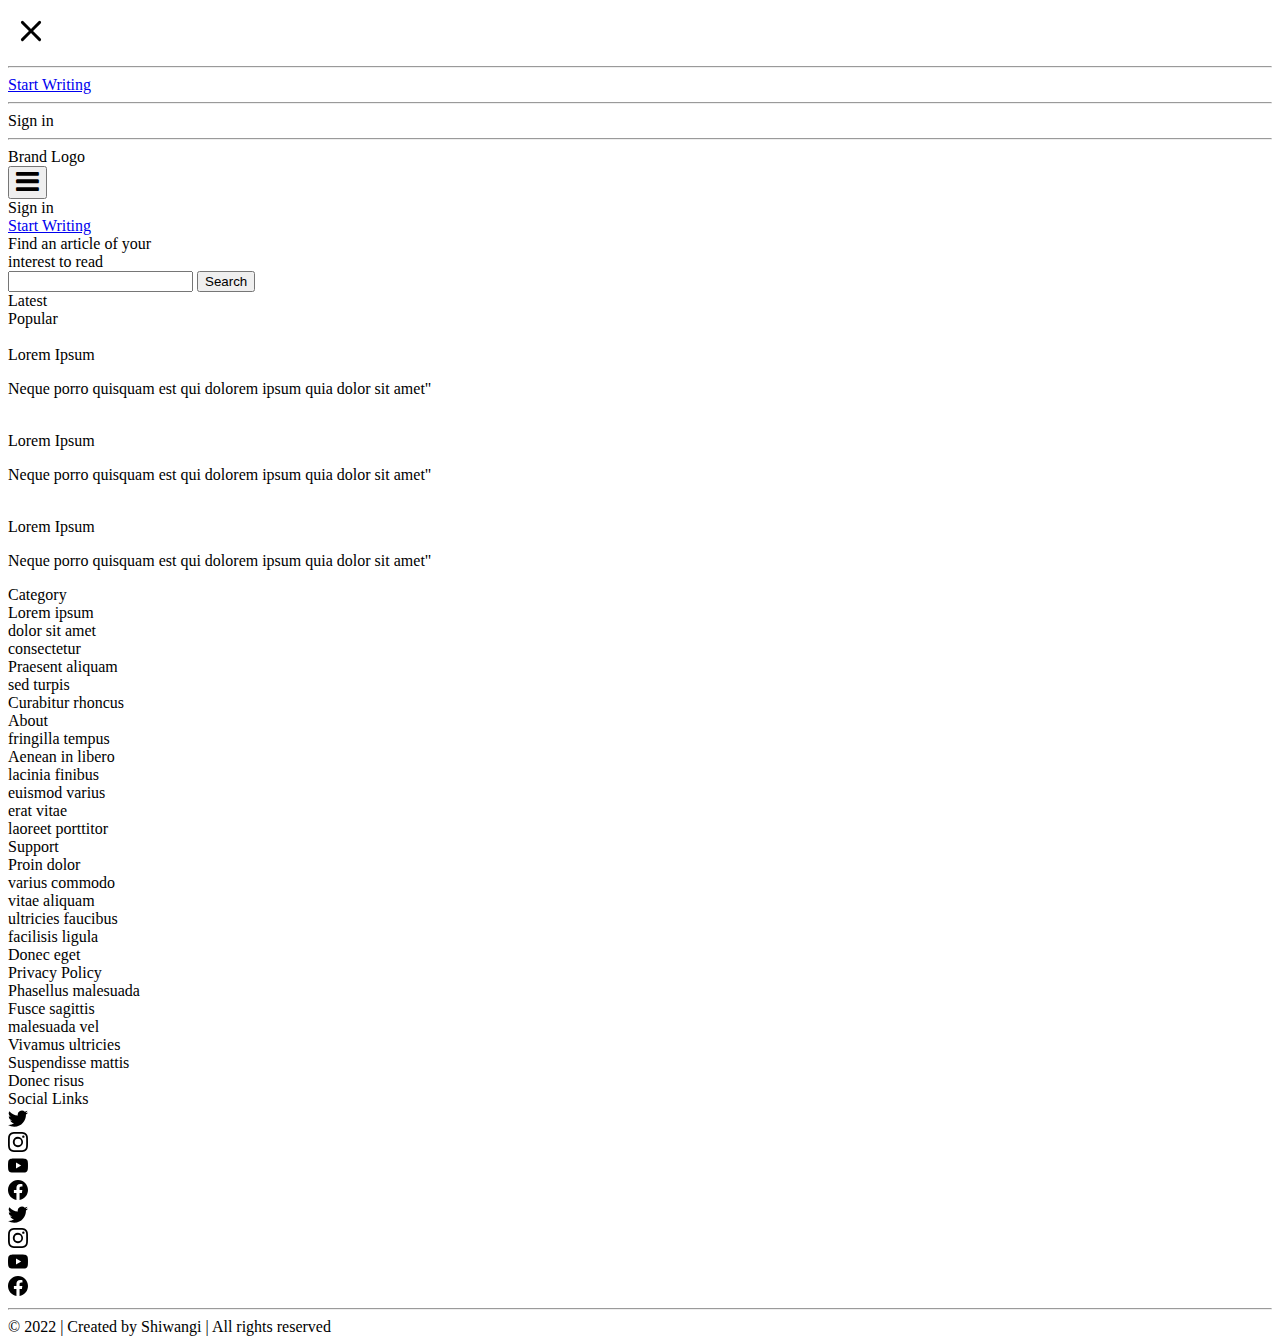
==== index.html @ 1183a468 "Added index.html" ====
<!DOCTYPE html>
<html lang="en">
  <head>
    <meta charset="UTF-8" />
    <meta http-equiv="X-UA-Compatible" content="IE=edge" />
    <meta name="viewport" content="width=device-width, initial-scale=1.0" />
    <link
      rel="stylesheet"
      href="https://cdnjs.cloudflare.com/ajax/libs/font-awesome/4.7.0/css/font-awesome.min.css"
    />
    <link rel="stylesheet" href="./assets/css/blog.css" />
    <title>Document</title>
  </head>
  <body>
    <!--sidebar starts-->
    <div class="sidebar visibility">
      <div class="cross-icon">
        <svg
          xmlns="http://www.w3.org/2000/svg"
          width="46"
          height="46"
          fill="currentColor"
          class="bi bi-x"
          viewBox="0 0 16 16">
          <path
            d="M4.646 4.646a.5.5 0 0 1 .708 0L8 7.293l2.646-2.647a.5.5 0 0 1 .708.708L8.707 8l2.647 2.646a.5.5 0 0 1-.708.708L8 8.707l-2.646 2.647a.5.5 0 0 1-.708-.708L7.293 8 4.646 5.354a.5.5 0 0 1 0-.708z"
          />
        </svg>
      </div>
      <div class="sidebar-container">
        <hr />
        <div class="sidebar-container-item"><a href="blog.html" target="_blank" rel="noopener noreferrer"> Start Writing </a></div>
        <hr />
        <div class="sidebar-container-item">Sign in</div>
        <hr />
      </div>
    </div>
    <!--sidebar ends-->
    <div class="root">
    <section class="front">
      <!--Header section starts here-->
      <header class="header-section">
        <!--navbar starts here-->
        <nav class="navbar">
          <div class="brand">Brand Logo</div>
          <div class="nav-btn">
            <button>
              <i class="fa fa-bars fa-2x" aria-hidden="true"></i>
            </button>
          </div>
          <div class="login-credentials">
            <div class="sign-in">Sign in</div>
            <div class="write">
              <a href="blog.html" target="_blank" rel="noopener noreferrer">
                Start Writing
              </a>
            </div>
          </div>
        </nav>
        <!--navbar ends here-->
      </header>
      <!--Header section ends here-->
      <!--search section starts here-->
      <section class="search-section">
        <div class="search-box-container">
          <div class="header-title">
            Find an article of your <br />
            interest to read
          </div>
          <div class="search-box">
            <input type="text" id="search-input" />
            <input type="button" value="Search" id="search-btn" />
          </div>
        </div>
      </section>
      <!--search section ends here-->
    </section>

    <!--main starts-->
    <section class="main">
      <div class="main-title-container">
        <div class="main-item">
          <div class="latest">Latest</div>
          <div class="popular">Popular</div>
        </div>
      </div>
      <div class="news">
        <div class="cards">
          <div class="card">
            <div class="card-image-container">
              <img src="./assets/Images/image2.jpg" alt="" id="card-image" />
            </div>
            <div class="card-details">
              <span class="card-title">Lorem Ipsum</span>
              <p>
                Neque porro quisquam est qui dolorem ipsum quia dolor sit amet"
              </p>
            </div>
          </div>
          <div class="card">
            <div class="card-image-container">
              <img src="./assets/Images/image3.jpg" alt="" id="card-image" />
            </div>
            <div class="card-details">
              <span class="card-title">Lorem Ipsum</span>
              <p>
                Neque porro quisquam est qui dolorem ipsum quia dolor sit amet"
              </p>
            </div>
          </div>
          <div class="card">
            <div class="card-image-container">
              <img src="./assets/Images/image1.jpg" alt="" id="card-image" />
            </div>
            <div class="card-details">
              <span class="card-title">Lorem Ipsum</span>
              <p>
                Neque porro quisquam est qui dolorem ipsum quia dolor sit amet"
              </p>
            </div>
          </div>
        </div>
      </div>
    </section>
    <!--main ends here-->
    <!--footer starts here-->
    <footer class="footer-section">
      <div class="footer-items">
        <div class="category-container">
          <span class="category-title"> Category </span>
          <br />
          <div class="category-items">
            Lorem ipsum
            <br />
            dolor sit amet
            <br />
            consectetur
            <br />
            Praesent aliquam
            <br />
            sed turpis
            <br />
            Curabitur rhoncus
            <br />
          </div>
        </div>
        <div class="category-container">
          <span class="category-title"> About </span>
          <br />
          <div class="category-items">
            fringilla tempus
            <br />
            Aenean in libero
            <br />
            lacinia finibus
            <br />
            euismod varius
            <br />
            erat vitae
            <br />
            laoreet porttitor
            <br />
          </div>
        </div>
        <div class="category-container">
          <span class="category-title"> Support </span>
          <br />
          <div class="category-items">
            Proin dolor
            <br />
            varius commodo
            <br />
            vitae aliquam
            <br />
            ultricies faucibus
            <br />
            facilisis ligula
            <br />
            Donec eget
            <br />
          </div>
        </div>
        <div class="category-container">
          <span class="category-title"> Privacy Policy </span>
          <br />
          <div class="category-items">
            Phasellus malesuada
            <br />
            Fusce sagittis
            <br />
            malesuada vel
            <br />
            Vivamus ultricies
            <br />
            Suspendisse mattis
            <br />
            Donec risus
            <br />
          </div>
        </div>
        <div class="category-container-social">
          <span class="category-title"> Social Links </span>
          <br />
          <div class="icons">
            <div>
              <div class="icon-container">
                <svg
                  xmlns="http://www.w3.org/2000/svg"
                  width="20"
                  height="20"
                  fill="currentColor"
                  class="bi bi-twitter"
                  viewBox="0 0 16 16"
                >
                  <path
                    d="M5.026 15c6.038 0 9.341-5.003 9.341-9.334 0-.14 0-.282-.006-.422A6.685 6.685 0 0 0 16 3.542a6.658 6.658 0 0 1-1.889.518 3.301 3.301 0 0 0 1.447-1.817 6.533 6.533 0 0 1-2.087.793A3.286 3.286 0 0 0 7.875 6.03a9.325 9.325 0 0 1-6.767-3.429 3.289 3.289 0 0 0 1.018 4.382A3.323 3.323 0 0 1 .64 6.575v.045a3.288 3.288 0 0 0 2.632 3.218 3.203 3.203 0 0 1-.865.115 3.23 3.23 0 0 1-.614-.057 3.283 3.283 0 0 0 3.067 2.277A6.588 6.588 0 0 1 .78 13.58a6.32 6.32 0 0 1-.78-.045A9.344 9.344 0 0 0 5.026 15z"
                  />
                </svg>
              </div>
              <div class="icon-container">
                <svg
                  xmlns="http://www.w3.org/2000/svg"
                  width="20"
                  height="20"
                  fill="currentColor"
                  class="bi bi-instagram"
                  viewBox="0 0 16 16"
                >
                  <path
                    d="M8 0C5.829 0 5.556.01 4.703.048 3.85.088 3.269.222 2.76.42a3.917 3.917 0 0 0-1.417.923A3.927 3.927 0 0 0 .42 2.76C.222 3.268.087 3.85.048 4.7.01 5.555 0 5.827 0 8.001c0 2.172.01 2.444.048 3.297.04.852.174 1.433.372 1.942.205.526.478.972.923 1.417.444.445.89.719 1.416.923.51.198 1.09.333 1.942.372C5.555 15.99 5.827 16 8 16s2.444-.01 3.298-.048c.851-.04 1.434-.174 1.943-.372a3.916 3.916 0 0 0 1.416-.923c.445-.445.718-.891.923-1.417.197-.509.332-1.09.372-1.942C15.99 10.445 16 10.173 16 8s-.01-2.445-.048-3.299c-.04-.851-.175-1.433-.372-1.941a3.926 3.926 0 0 0-.923-1.417A3.911 3.911 0 0 0 13.24.42c-.51-.198-1.092-.333-1.943-.372C10.443.01 10.172 0 7.998 0h.003zm-.717 1.442h.718c2.136 0 2.389.007 3.232.046.78.035 1.204.166 1.486.275.373.145.64.319.92.599.28.28.453.546.598.92.11.281.24.705.275 1.485.039.843.047 1.096.047 3.231s-.008 2.389-.047 3.232c-.035.78-.166 1.203-.275 1.485a2.47 2.47 0 0 1-.599.919c-.28.28-.546.453-.92.598-.28.11-.704.24-1.485.276-.843.038-1.096.047-3.232.047s-2.39-.009-3.233-.047c-.78-.036-1.203-.166-1.485-.276a2.478 2.478 0 0 1-.92-.598 2.48 2.48 0 0 1-.6-.92c-.109-.281-.24-.705-.275-1.485-.038-.843-.046-1.096-.046-3.233 0-2.136.008-2.388.046-3.231.036-.78.166-1.204.276-1.486.145-.373.319-.64.599-.92.28-.28.546-.453.92-.598.282-.11.705-.24 1.485-.276.738-.034 1.024-.044 2.515-.045v.002zm4.988 1.328a.96.96 0 1 0 0 1.92.96.96 0 0 0 0-1.92zm-4.27 1.122a4.109 4.109 0 1 0 0 8.217 4.109 4.109 0 0 0 0-8.217zm0 1.441a2.667 2.667 0 1 1 0 5.334 2.667 2.667 0 0 1 0-5.334z"
                  />
                </svg>
              </div>
            </div>
            <div>
              <div class="icon-container">
                <svg
                  xmlns="http://www.w3.org/2000/svg"
                  width="20"
                  height="20"
                  fill="currentColor"
                  class="bi bi-youtube"
                  viewBox="0 0 16 16"
                >
                  <path
                    d="M8.051 1.999h.089c.822.003 4.987.033 6.11.335a2.01 2.01 0 0 1 1.415 1.42c.101.38.172.883.22 1.402l.01.104.022.26.008.104c.065.914.073 1.77.074 1.957v.075c-.001.194-.01 1.108-.082 2.06l-.008.105-.009.104c-.05.572-.124 1.14-.235 1.558a2.007 2.007 0 0 1-1.415 1.42c-1.16.312-5.569.334-6.18.335h-.142c-.309 0-1.587-.006-2.927-.052l-.17-.006-.087-.004-.171-.007-.171-.007c-1.11-.049-2.167-.128-2.654-.26a2.007 2.007 0 0 1-1.415-1.419c-.111-.417-.185-.986-.235-1.558L.09 9.82l-.008-.104A31.4 31.4 0 0 1 0 7.68v-.123c.002-.215.01-.958.064-1.778l.007-.103.003-.052.008-.104.022-.26.01-.104c.048-.519.119-1.023.22-1.402a2.007 2.007 0 0 1 1.415-1.42c.487-.13 1.544-.21 2.654-.26l.17-.007.172-.006.086-.003.171-.007A99.788 99.788 0 0 1 7.858 2h.193zM6.4 5.209v4.818l4.157-2.408L6.4 5.209z"
                  />
                </svg>
              </div>
              <div class="icon-container">
                <svg
                  xmlns="http://www.w3.org/2000/svg"
                  width="20"
                  height="20"
                  fill="currentColor"
                  class="bi bi-facebook"
                  viewBox="0 0 16 16"
                >
                  <path
                    d="M16 8.049c0-4.446-3.582-8.05-8-8.05C3.58 0-.002 3.603-.002 8.05c0 4.017 2.926 7.347 6.75 7.951v-5.625h-2.03V8.05H6.75V6.275c0-2.017 1.195-3.131 3.022-3.131.876 0 1.791.157 1.791.157v1.98h-1.009c-.993 0-1.303.621-1.303 1.258v1.51h2.218l-.354 2.326H9.25V16c3.824-.604 6.75-3.934 6.75-7.951z"
                  />
                </svg>
              </div>
            </div>
          </div>
        </div>
      </div>
      <!--medium device soical links container-->
      <div class="social-links-med">
        <div class="icon-container">
          <svg
            xmlns="http://www.w3.org/2000/svg"
            width="20"
            height="20"
            fill="currentColor"
            class="bi bi-twitter"
            viewBox="0 0 16 16"
          >
            <path
              d="M5.026 15c6.038 0 9.341-5.003 9.341-9.334 0-.14 0-.282-.006-.422A6.685 6.685 0 0 0 16 3.542a6.658 6.658 0 0 1-1.889.518 3.301 3.301 0 0 0 1.447-1.817 6.533 6.533 0 0 1-2.087.793A3.286 3.286 0 0 0 7.875 6.03a9.325 9.325 0 0 1-6.767-3.429 3.289 3.289 0 0 0 1.018 4.382A3.323 3.323 0 0 1 .64 6.575v.045a3.288 3.288 0 0 0 2.632 3.218 3.203 3.203 0 0 1-.865.115 3.23 3.23 0 0 1-.614-.057 3.283 3.283 0 0 0 3.067 2.277A6.588 6.588 0 0 1 .78 13.58a6.32 6.32 0 0 1-.78-.045A9.344 9.344 0 0 0 5.026 15z"
            />
          </svg>
        </div>
        <div class="icon-container">
          <svg
            xmlns="http://www.w3.org/2000/svg"
            width="20"
            height="20"
            fill="currentColor"
            class="bi bi-instagram"
            viewBox="0 0 16 16"
          >
            <path
              d="M8 0C5.829 0 5.556.01 4.703.048 3.85.088 3.269.222 2.76.42a3.917 3.917 0 0 0-1.417.923A3.927 3.927 0 0 0 .42 2.76C.222 3.268.087 3.85.048 4.7.01 5.555 0 5.827 0 8.001c0 2.172.01 2.444.048 3.297.04.852.174 1.433.372 1.942.205.526.478.972.923 1.417.444.445.89.719 1.416.923.51.198 1.09.333 1.942.372C5.555 15.99 5.827 16 8 16s2.444-.01 3.298-.048c.851-.04 1.434-.174 1.943-.372a3.916 3.916 0 0 0 1.416-.923c.445-.445.718-.891.923-1.417.197-.509.332-1.09.372-1.942C15.99 10.445 16 10.173 16 8s-.01-2.445-.048-3.299c-.04-.851-.175-1.433-.372-1.941a3.926 3.926 0 0 0-.923-1.417A3.911 3.911 0 0 0 13.24.42c-.51-.198-1.092-.333-1.943-.372C10.443.01 10.172 0 7.998 0h.003zm-.717 1.442h.718c2.136 0 2.389.007 3.232.046.78.035 1.204.166 1.486.275.373.145.64.319.92.599.28.28.453.546.598.92.11.281.24.705.275 1.485.039.843.047 1.096.047 3.231s-.008 2.389-.047 3.232c-.035.78-.166 1.203-.275 1.485a2.47 2.47 0 0 1-.599.919c-.28.28-.546.453-.92.598-.28.11-.704.24-1.485.276-.843.038-1.096.047-3.232.047s-2.39-.009-3.233-.047c-.78-.036-1.203-.166-1.485-.276a2.478 2.478 0 0 1-.92-.598 2.48 2.48 0 0 1-.6-.92c-.109-.281-.24-.705-.275-1.485-.038-.843-.046-1.096-.046-3.233 0-2.136.008-2.388.046-3.231.036-.78.166-1.204.276-1.486.145-.373.319-.64.599-.92.28-.28.546-.453.92-.598.282-.11.705-.24 1.485-.276.738-.034 1.024-.044 2.515-.045v.002zm4.988 1.328a.96.96 0 1 0 0 1.92.96.96 0 0 0 0-1.92zm-4.27 1.122a4.109 4.109 0 1 0 0 8.217 4.109 4.109 0 0 0 0-8.217zm0 1.441a2.667 2.667 0 1 1 0 5.334 2.667 2.667 0 0 1 0-5.334z"
            />
          </svg>
        </div>

        <div class="icon-container">
          <svg
            xmlns="http://www.w3.org/2000/svg"
            width="20"
            height="20"
            fill="currentColor"
            class="bi bi-youtube"
            viewBox="0 0 16 16"
          >
            <path
              d="M8.051 1.999h.089c.822.003 4.987.033 6.11.335a2.01 2.01 0 0 1 1.415 1.42c.101.38.172.883.22 1.402l.01.104.022.26.008.104c.065.914.073 1.77.074 1.957v.075c-.001.194-.01 1.108-.082 2.06l-.008.105-.009.104c-.05.572-.124 1.14-.235 1.558a2.007 2.007 0 0 1-1.415 1.42c-1.16.312-5.569.334-6.18.335h-.142c-.309 0-1.587-.006-2.927-.052l-.17-.006-.087-.004-.171-.007-.171-.007c-1.11-.049-2.167-.128-2.654-.26a2.007 2.007 0 0 1-1.415-1.419c-.111-.417-.185-.986-.235-1.558L.09 9.82l-.008-.104A31.4 31.4 0 0 1 0 7.68v-.123c.002-.215.01-.958.064-1.778l.007-.103.003-.052.008-.104.022-.26.01-.104c.048-.519.119-1.023.22-1.402a2.007 2.007 0 0 1 1.415-1.42c.487-.13 1.544-.21 2.654-.26l.17-.007.172-.006.086-.003.171-.007A99.788 99.788 0 0 1 7.858 2h.193zM6.4 5.209v4.818l4.157-2.408L6.4 5.209z"
            />
          </svg>
        </div>
        <div class="icon-container">
          <svg
            xmlns="http://www.w3.org/2000/svg"
            width="20"
            height="20"
            fill="currentColor"
            class="bi bi-facebook"
            viewBox="0 0 16 16"
          >
            <path
              d="M16 8.049c0-4.446-3.582-8.05-8-8.05C3.58 0-.002 3.603-.002 8.05c0 4.017 2.926 7.347 6.75 7.951v-5.625h-2.03V8.05H6.75V6.275c0-2.017 1.195-3.131 3.022-3.131.876 0 1.791.157 1.791.157v1.98h-1.009c-.993 0-1.303.621-1.303 1.258v1.51h2.218l-.354 2.326H9.25V16c3.824-.604 6.75-3.934 6.75-7.951z"
            />
          </svg>
        </div>
      </div>
      <!--medium device soical links container-->
      <hr />
      <div class="copyright">
        &#169; 2022 | Created by Shiwangi | All rights reserved
      </div>
    </footer>
  </div>
    <!--footer ends here-->
    <script src="./assets/js/blog.js"></script>
  </body>
</html>
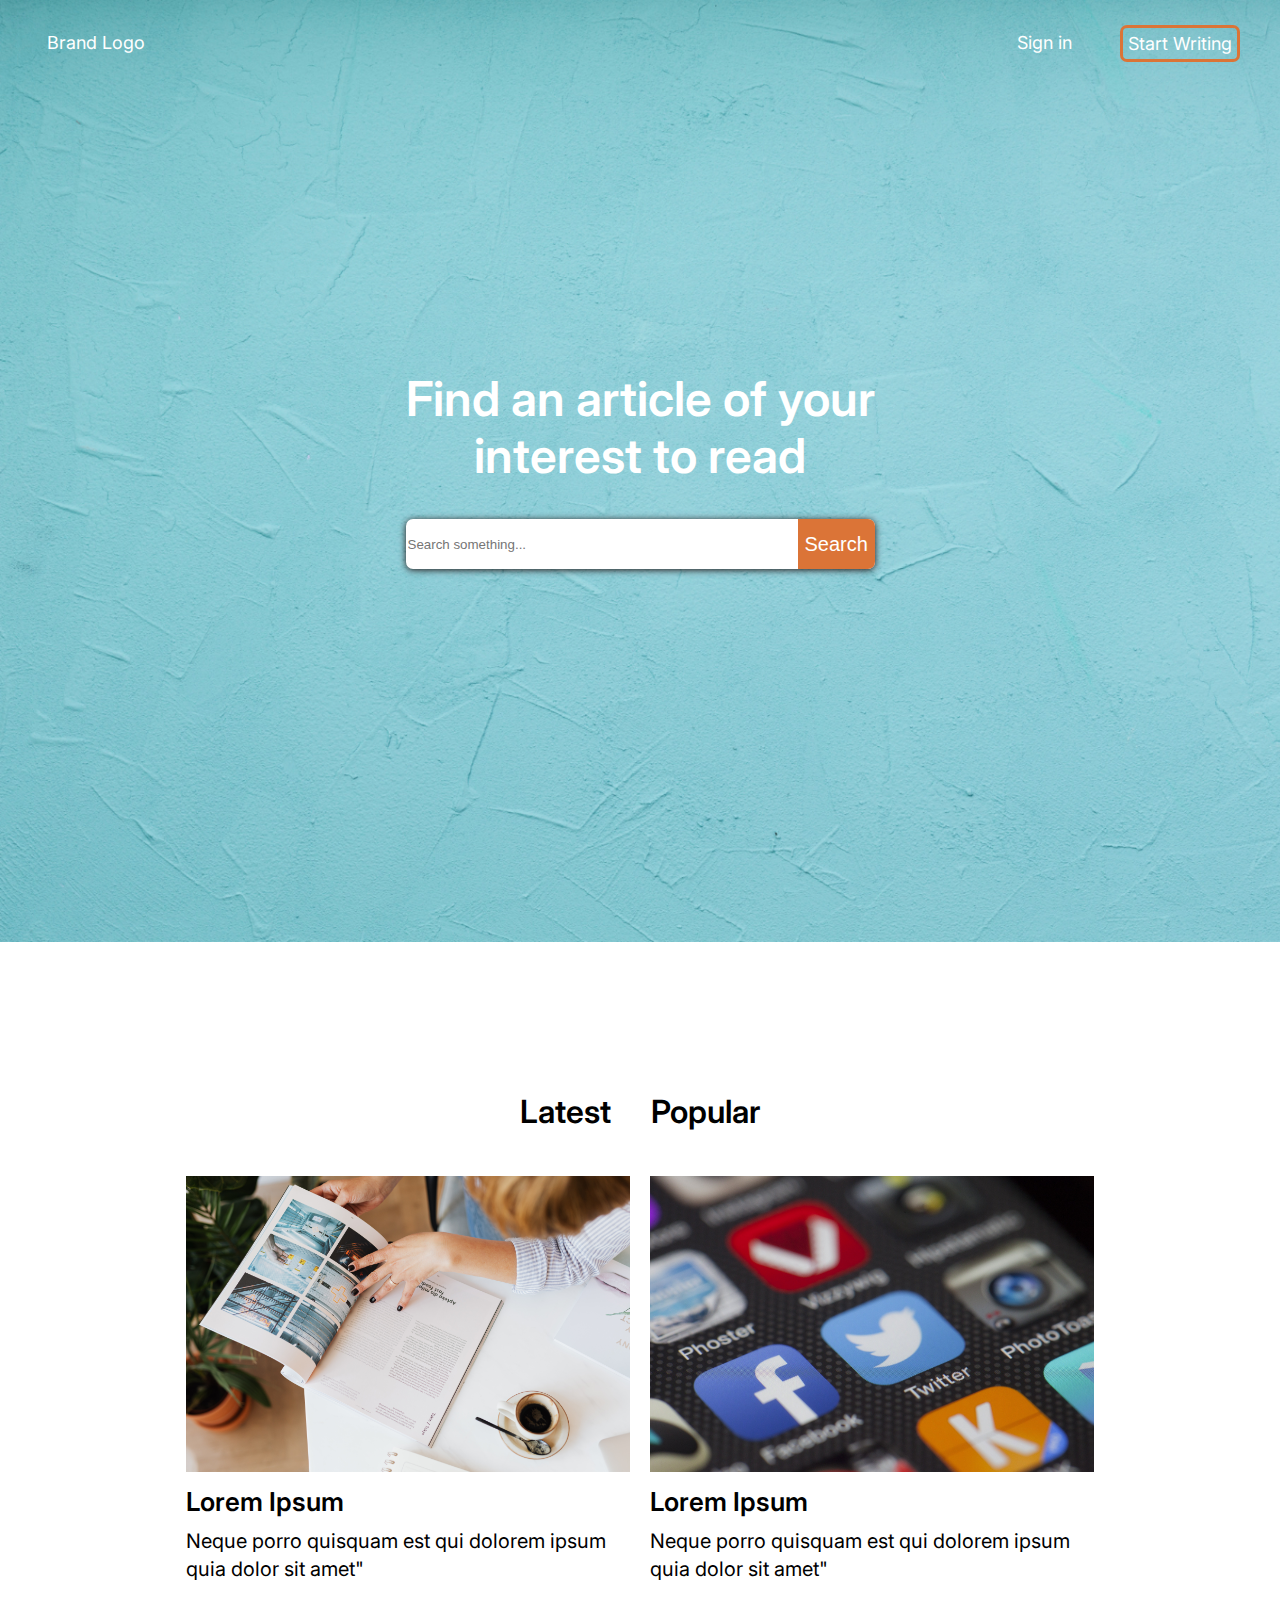
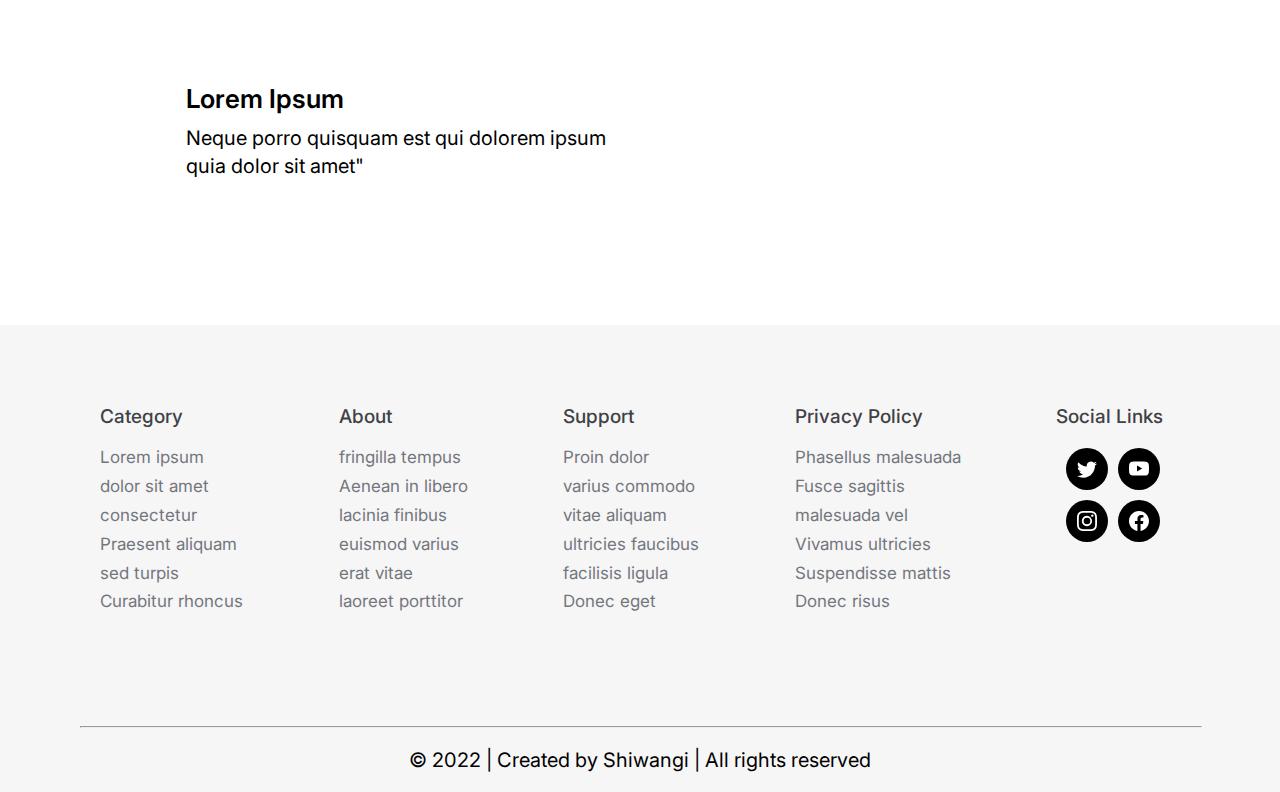
==== commit 97a1f2fe: "Update index.html" ====
--- a/index.html
+++ b/index.html
@@ -68,7 +68,7 @@
             interest to read
           </div>
           <div class="search-box">
-            <input type="text" id="search-input" />
+            <input type="text" id="search-input" placeholder="Search something..."/>
             <input type="button" value="Search" id="search-btn" />
           </div>
         </div>
--- a/assets/css/blog.css
+++ b/assets/css/blog.css
@@ -0,0 +1,321 @@
+@import url('https://fonts.googleapis.com/css2?family=Inter:wght@300;400;500;600;700&display=swap');
+
+body{
+    margin: 0;
+    color: white;
+    font-family: Inter, sans-sarif;
+}
+.front{
+    background-image: url(../Images/blue-wall-texture-medium.jpg);
+    background-size: cover;
+    background-repeat: no-repeat;
+}
+.header-section{
+    /* background-color: #64312F; */
+    padding: 15px 25px;
+    font-size: 18px;
+}
+.navbar{
+    display: flex;
+    justify-content: space-between;
+    padding: 10px 15px;
+
+}
+.login-credentials{
+    display: flex;
+    width: 230px;
+    justify-content: space-between;
+}
+.nav-btn {
+    display: flex;
+    justify-content: center;
+    align-items: center;
+    padding: 5px;
+    padding-right: 20px;
+}
+button {
+    background: transparent;
+    border: none;
+    color: white;
+}
+a{
+    text-decoration: none;
+    color: white;
+}
+.brand{
+    padding: 7px;
+}
+.sign-in{
+    padding: 7px;
+}
+.write {
+    border: 3px solid #DB7437;
+    padding: 5px;
+    border-radius: 7px;
+}
+.search-section{
+    /* background-color: #64312F; */
+    display: flex;
+    justify-content: center;
+    align-items: center;
+    height: 95vh;
+}
+.search-box-container {
+    margin-bottom: 90px;
+}
+.header-title {
+    font-size: 48px;
+    line-height: 57px;
+    margin-bottom: 35px;
+    text-align: center;
+    font-weight: 600;
+}
+.search-box {
+    background-color: white;
+    border-radius: 7px;
+    display: flex;
+    align-items: center;
+    justify-content: space-between;
+    box-shadow: 0px 1px 7px 0px #201414;
+}
+input#search-input {
+    height: 48px;
+    border: none;
+    background: transparent;
+    border-radius: 7px;
+    width: 100%;
+}
+#search-input:focus{
+    outline: none;
+}
+input#search-btn {
+    height: 50px;
+    background: transparent;
+    border: none;
+    background-color: #DB7437;
+    border-top-right-radius: 7px;
+    border-bottom-right-radius: 7px;
+    width: 90px;
+    font-size: 20px;
+    color:white;
+}
+section.main {
+    color: black;
+    padding: 25px;
+    margin-top: 50px;
+    margin-bottom: 100px;
+}
+.main-title-container {
+    font-weight: 600;
+    font-size: 32px;
+    display: flex;
+    justify-content: center;
+    padding: 75px 25px;
+    padding-bottom: 45px;
+}
+.main-item {
+    width: 100%;
+    display: flex;
+    justify-content: center;
+}
+.latest {
+    margin-right: 40px;
+}
+.news {
+    padding: 0px 25px;
+    display: flex;
+    justify-content: center;
+}
+.cards {
+    display: grid;
+    grid-template-columns: repeat(3, 1fr);
+    grid-column-gap: 20px;
+    grid-row-gap: 50px;
+}
+.card {
+    width: 444px;
+}
+img#card-image {
+    width: 444px;
+}
+span.card-title {
+    font-size: 26px;
+    font-weight: 600;
+}
+.card-details {
+    width: 100%;
+    margin-top: 10px;
+}
+p {
+    margin-top: 10px;
+    line-height: 1.4;
+    font-size: 20px;
+}
+footer.footer-section {
+    color: black;
+    padding: 80px;
+    background-color: #F6F6F6;
+    padding-bottom: 20px;
+}
+.footer-items{
+    display: flex;
+    /* justify-content: space-between; */
+    margin-bottom: 60px;
+}
+span.category-title {
+    font-size: 19px;
+    font-weight: 500;
+    color: #404145;
+    
+}
+.category-container {
+    padding: 0px 20px;
+    margin-bottom: 50px;
+}
+.category-container-social{
+    padding: 0px 20px;
+}
+.category-items {
+    margin-top: 15px;
+    line-height: 1.7;
+    font-size: 17px;
+    color: #74767e;
+}
+.icon-container {
+    width: 42px;
+    height: 42px;
+    background-color: black;
+    border-radius: 50%;
+    color: white;
+    display: flex;
+    justify-content: center;
+    align-items: center;
+    margin-right: 10px;
+    margin-bottom: 10px;
+}
+.icons{
+    padding: 20px 10px;
+    display: flex;
+}
+.social-links-med {
+    display: flex;
+    justify-content: center;
+    margin-bottom: 50px;
+}
+.copyright {
+    font-size: 20px;
+    text-align: center;
+    margin-top: 20px;
+}
+.visibility{
+    display: none;
+}
+/* Sidebar */
+.sidebar{
+    background-color:#282828;
+    color: white;
+    font-size:28px;
+    padding:20px;
+    height: 800px;
+    z-index: 1000;
+    /* position: relative;
+    left: -100%;
+    transition: all .5s ease; */
+  }
+  hr{
+    width:100%;
+  }
+  .sidebar-container{
+    display: flex;
+    flex-direction: column;
+    justify-content: center;
+    padding-top: 60px;
+  }
+  .sidebar-container-item{
+    padding: 10px 0px;
+  }
+  /* sidebar ends here */
+
+@media (min-width: 769px){
+    .social-links-med{
+        display: none;
+    }
+}
+@media (max-width: 1400px){
+    .cards{
+        grid-template-columns: repeat(2, 1fr);
+    }
+}
+@media (max-width: 957px){
+    .cards{
+        grid-template-columns: repeat(1, 1fr);
+    }
+}
+@media (max-width: 768px){
+    .category-container-social{
+        display: none;
+    }
+}
+@media (max-width: 650px){
+    footer.footer-section{
+        padding: 80px 30px;
+    }
+}
+@media (max-width: 576px){
+    .footer-items{
+        flex-wrap: wrap;
+    }
+    .card{
+        width:324px;
+    }
+    img#card-image{
+        width: 324px;
+    }
+    .search-box-container{
+        display: flex;
+        flex-direction: column;
+        justify-content: center;
+        align-items: center;
+    }
+    .search-box{
+        width: 400px;
+    }
+}
+@media (min-width: 576px){
+    .footer-items{
+        justify-content: space-between;
+    }
+}
+@media (max-width: 444px){
+    .header-title{
+        line-height: 47px;
+    }
+    .search-box{
+        width: 300px;
+    }
+    .header-title{
+        font-size: 32px;
+    }
+    .login-credentials{
+        display: none;
+    }
+    .nav-btn{
+        padding-right: 5px;
+    }
+    .header-section{
+        padding: 15px 15px;
+    }
+}
+@media (min-width: 445px){
+    .nav-btn{
+        display:none;
+    }
+}
+
+/* keyframes */
+/* @keyframes slideinAnimation {
+    .sidebar{
+        margin
+
+    }
+} */